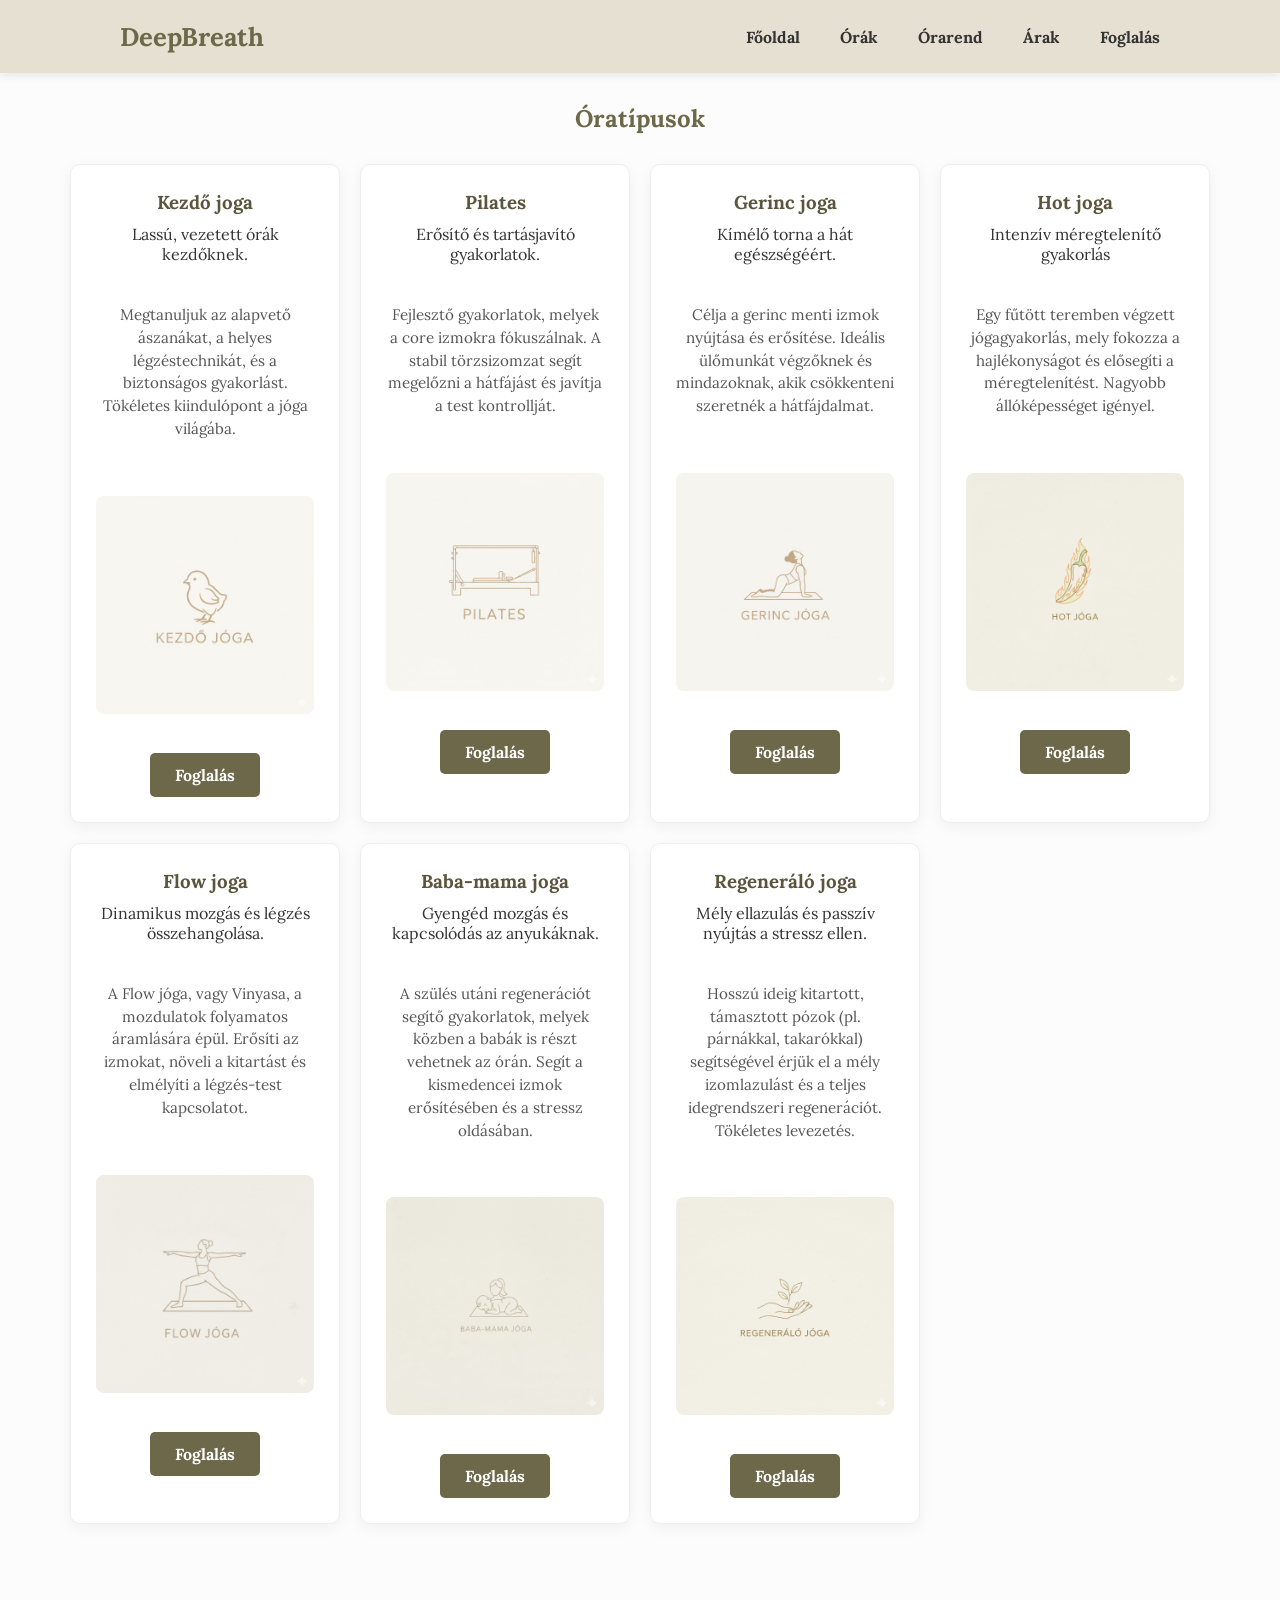
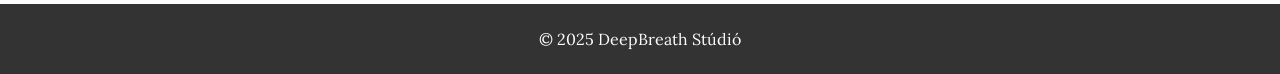
==== 2orak.html @ 61f5e8b5 "Weboldal filek hozzáadása Képek, html, js stb" ====
<!DOCTYPE html>
<html lang="hu">
<head>
    <meta charset="UTF-8">
    <meta name="viewport" content="width=device-width, initial-scale=1.0">
    <title>Órák - DeepBreath Stúdió</title>
    <link rel="preconnect" href="https://fonts.googleapis.com">
    <link rel="preconnect" href="https://fonts.gstatic.com" crossorigin>
    <link href="https://fonts.googleapis.com/css2?family=Lora:ital,wght@0,400..700;1,400..700&family=Playfair+Display:wght@600&display=swap" rel="stylesheet">
    <link rel="icon" type="image/x-icon" href="kepek/logo.ico">
    <link rel="stylesheet" href="style.css">
</head>

<body>
    <header>
        <nav class="navbar">
            <div class="logo">DeepBreath</div>
            <ul class="nav-links">
                <li><a href="index.html">Főoldal</a></li>
                <li><a href="2orak.html">Órák</a></li>
                <li><a href="3orarend.html">Órarend</a></li>
                <li><a href="4arak.html">Árak</a></li>
                <li><a href="5foglalas.html">Foglalás</a></li>
            </ul>
        </nav>
    </header>

    <section class="content">
        <h2>Óratípusok</h2>
        <div class="cards">
            <div class="card">
                <h3>Kezdő joga</h3>
                <p>Lassú, vezetett órák kezdőknek.</p> <br><br>
                <P class="oraleiras"> Megtanuljuk az alapvető ászanákat, a helyes légzéstechnikát, és a biztonságos gyakorlást.  Tökéletes kiindulópont a jóga világába.</P> <br><br>
                <img src="kepek/kezdo.jpg" alt="kezdo joga kép" title="kezdo joga kep" class="orakep">
                <a class="btn" href="5foglalas.html">Foglalás</a>
            </div>
            <div class="card">
                <h3>Pilates</h3>
                <p>Erősítő és tartásjavító gyakorlatok.</p> <br><br>
                <p class="oraleiras"> Fejlesztő gyakorlatok, melyek a core izmokra fókuszálnak. A stabil törzsizomzat segít megelőzni a hátfájást és javítja a test kontrollját.</p> <br><br>
                <img src="kepek/pilates.jpg" alt="pilates kep" title="pilates kep" class="orakep">
                <a class="btn" href="5foglalas.html">Foglalás</a>
            </div>
            <div class="card">
                <h3>Gerinc joga</h3>
                <p>Kímélő torna a hát egészségéért.</p> <br><br>
                <p class="oraleiras"> Célja a gerinc menti izmok nyújtása és erősítése. Ideális ülőmunkát végzőknek és mindazoknak, akik csökkenteni szeretnék a hátfájdalmat. </p> <br><br>
                <img src="kepek/gerinc.jpg" alt="gerinc joga kep" title="gerinc joga kep" class="orakep">
                <a class="btn" href="5foglalas.html">Foglalás</a>
            </div>
            <div class="card">
                <h3>Hot joga</h3>
                <p>Intenzív méregtelenítő gyakorlás </p> <br><br>
                <p class="oraleiras"> Egy fűtött teremben végzett jógagyakorlás, mely fokozza a hajlékonyságot és elősegíti a méregtelenítést. Nagyobb állóképességet igényel. </p> <br><br>
                <img src="kepek/hotjoga.jpg" alt="hot joga kep" title="hot joga kep" class="orakep">
                <a class="btn" href="5foglalas.html">Foglalás</a>
            </div>
            <div class="card">
                <h3>Flow joga</h3>
                <p>Dinamikus mozgás és légzés összehangolása.</p> <br><br>
                <p class="oraleiras"> A Flow jóga, vagy Vinyasa, a mozdulatok folyamatos áramlására épül. Erősíti az izmokat, növeli a kitartást és elmélyíti a légzés-test kapcsolatot.</p> <br><br>
                <img src="kepek/flowjoga.jpg" alt="flow joga kep" title="flow joga kep" class="orakep">
                <a class="btn" href="5foglalas.html">Foglalás</a>
            </div>
            <div class="card">
                <h3>Baba-mama joga</h3>
                <p>Gyengéd mozgás és kapcsolódás az anyukáknak.</p> <br><br>
                <p class="oraleiras"> A szülés utáni regenerációt segítő gyakorlatok, melyek közben a babák is részt vehetnek az órán. Segít a kismedencei izmok erősítésében és a stressz oldásában.</p> <br><br>
                <img src="kepek/babamama.jpg" alt="babamama joga kep" title="babamama joga kep" class="orakep">
                <a class="btn" href="5foglalas.html">Foglalás</a>
            </div>
            <div class="card">
                <h3>Regeneráló joga</h3>
                <p>Mély ellazulás és passzív nyújtás a stressz ellen.</p> <br><br>
                <p class="oraleiras">Hosszú ideig kitartott, támasztott pózok (pl. párnákkal, takarókkal) segítségével érjük el a mély izomlazulást és a teljes idegrendszeri regenerációt. Tökéletes levezetés. </p> <br><br>
                <img src="kepek/regeneralojoga.jpg" alt="regeneralo joga kep" title="regeneralo joga kep" class="orakep">
                <a class="btn" href="5foglalas.html">Foglalás</a>
            </div>   
        </div>
    </section>



    <footer>
        <p>© 2025 DeepBreath Stúdió</p>
    </footer>
</body>
</html>
---- style.css ----
/* full & body */
*{
    margin:0;
    padding:0;
    box-sizing:border-box;
}

header {
    width: 100%;
    z-index: 1000;
    position: sticky; 
    top: 0;
    background-color: #a7a470; 
    box-shadow:0 2px 10px rgba(0,0,0,0.1); 
}

body{
    font-family:'Lora', serif;
    background:#fcfcfc; 
    color:#333;
}

.navbar{
    display:flex;
    justify-content:space-between;
    align-items:center;
    padding:20px 120px;
    background:#e6e0d2; 
}

.logo {
    color: #6d6849; 
    font-weight: bold;
    font-size: 1.6em; 
}

.nav-links{
    display:flex;
    list-style:none;
    gap:40px;
}

.nav-links a{
    text-decoration: none;
    display: flex;
    color:#333;
    font-weight:bold;
    transition: color 0.3s;
    padding: 5px 0;
}

.nav-links a:hover{
    color: white;
}


.foglalas{
    padding:120px 20px;
    text-align:center;
    background:#bfb486; 
    color:#333; 
}

.btn{
    display:inline-block;
    background:#6d6849; 
    color:white;
    padding:12px 25px; 
    border-radius:5px; 
    text-decoration:none;
    margin-top:20px;
    border: none;
    cursor: pointer;
    transition: background-color 0.3s, transform 0.1s;
    font-weight: bold;
}

.btn:hover {
    background: #5a553c; 
    transform: translateY(-2px);
}

.content{
    padding:30px;
    max-width: 1200px; 
    margin: 0 auto
}

.content h2, .cardindex h1 {
    color: #6d6849; 
    text-align: center;
    margin-bottom: 30px;
}

.studiokep {
    width: 23%;
    height: 300px; 
    object-fit: cover;
    margin: 0 5px;
    border-radius: 8px; 
    transition: opacity 0.3s;
}

.studiokep:hover {
    opacity: 0.9;
}

.cardindex {
    display: flex;
    justify-content: space-between; 
    align-items: center;
    padding: 20px; 
}

.cards{
    display:grid;
    grid-template-columns:repeat(auto-fit,minmax(250px,1fr));
    gap:20px;
    margin-top: 20px;
}

.card{
    background:#ffffff; 
    padding:25px;
    border-radius:10px;
    box-shadow:0 4px 15px rgba(0,0,0,0.05); 
    text-align: center;
    transition: transform 0.3s;
    border: 1px solid #eee; 
}

.card:hover {
    transform: translateY(-5px); /* Enyhe felemelkedés */
    box-shadow:0 8px 20px rgba(0,0,0,0.1); 
}

.card h3 {
    margin-bottom: 10px;
    color: #5a553c; 
}


footer{
    text-align:center;
    padding:25px;
    background:#333;
    color:#fcfcfc;
    margin-top:50px;
}


.orakep{
    max-width: 100%;
    height: auto;
    border-radius: 8px;
    margin-top: 15px;
    margin-bottom: 15px;
}

.oraleiras {
    font-size: 0.95em;
    color: #555;
    line-height: 1.5;
}


.elerhetosegeink{
    padding: 25px;
    background: #f7f7f7; 
    border-radius: 10px;
    box-shadow: 0 2px 10px rgba(0,0,0,0.05);
    text-align: center;
    margin-bottom: 30px;
}

p.elerhetosegeink{
    margin-bottom: 20px;
    line-height: 1.4;
}

#foglalas{
    display: flex;
    flex-direction: column;
    gap: 5px; 
    padding: 30px;
    background: white;
    border-radius: 10px;
    box-shadow: 0 2px 10px rgba(0,0,0,0.05);
}

#foglalas label{
    font-weight: bold;
    margin-top: 10px;
}

#foglalas input:not([type="radio"]), #foglalas select, #foglalas textarea {
    width: 100%;
    padding: 10px;
    border: 1px solid #ddd;
    border-radius: 4px;
    box-sizing: border-box;
    transition: border-color 0.3s;
}

#foglalas input:focus, #foglalas select:focus, #foglalas textarea:focus {
    border-color: #bfb68e; 
    outline: none;
}

#foglalas h2, .elerhetosegeink h3 {
    color: #6d6849; 
    text-align: center;
    margin-bottom: 20px;
}

.success-message {
    background: #e6e0d2; 
    border: 1px solid #bfb68e;
    padding: 40px;
    border-radius: 10px;
    text-align: center;
    max-width: 600px;
    margin: 40px auto;
}

.success-message h2 {
    color: #6d6849; 
    margin-bottom: 15px;
    font-size: 1.8em;
}

/* Hibajelzés stílusa */
.error-msg {
    color: #c0392b; /* Visszafogottabb, sötét vörös hibaüzenet */
    font-size: 0.9em;
    margin-top: 5px;
    margin-bottom: 5px;
    font-weight: normal;
}

.input-error {
    border: 2px solid #c0392b !important; 
    box-shadow: 0 0 5px rgba(192, 57, 43, 0.3);
}

#filter {
    padding: 10px;
    border: 1px solid #ddd;
    border-radius: 5px;
    margin-bottom: 20px;
    width: 100%;
    max-width: 300px;
    display: block;
    box-sizing: border-box;
    color: #555;
}

.card.ora {
    font-size: 1.05em;
    font-weight: bold;
    background: #f7f7f7; 
    transition: background-color 0.2s;
    text-align: left; 
    padding-left: 30px;
    border: none;
}

.card.ora:nth-child(even) {
    background: #efefef; /* Csíkozás (zebra) a könnyebb olvashatóságért */
}

.card.ora:hover {
    background: #e6e0d2; /* Nagyon világos bézs/sárga hover */
    transform: none; 
}

.intro-text li strong {
    color: #6d6849; 
    font-weight: 700;
    font-size: 1.05em;
}

/* ez kell az orarendhez hogyha leszurtunk ne mutassa amit nem kell */
.hidden {
    display: none; 
}

@media (max-width: 900px) {
    .navbar {
        flex-direction: column;
        padding: 15px 20px;
        background: transparent;
    }

    .nav-links {
        flex-direction: column;
        gap: 10px;
        margin-top: 10px;
        width: 100%;
    }

    .nav-links li {
        text-align: center;
        width: 100%;
        padding: 5px 0;
    }

    .cardindex {
        flex-direction: column;
        padding: 10px;
        gap: 20px;
    }

    .cardindex h1 {
        margin-bottom: 20px;
    }

    .studiokep {
        width: 100%;
        margin: 10px 0;
    }
}

@media (max-width: 768px) {
    .content, .foglalas {
        padding: 15px;
    }
    
    .navbar {
        padding: 15px;
    }

    .foglalas h1 {
        font-size: 2em;
    }

    .cards {
        grid-template-columns: 1fr;
    }
    
    .elerhetosegeink {
        padding: 15px;
    }
}
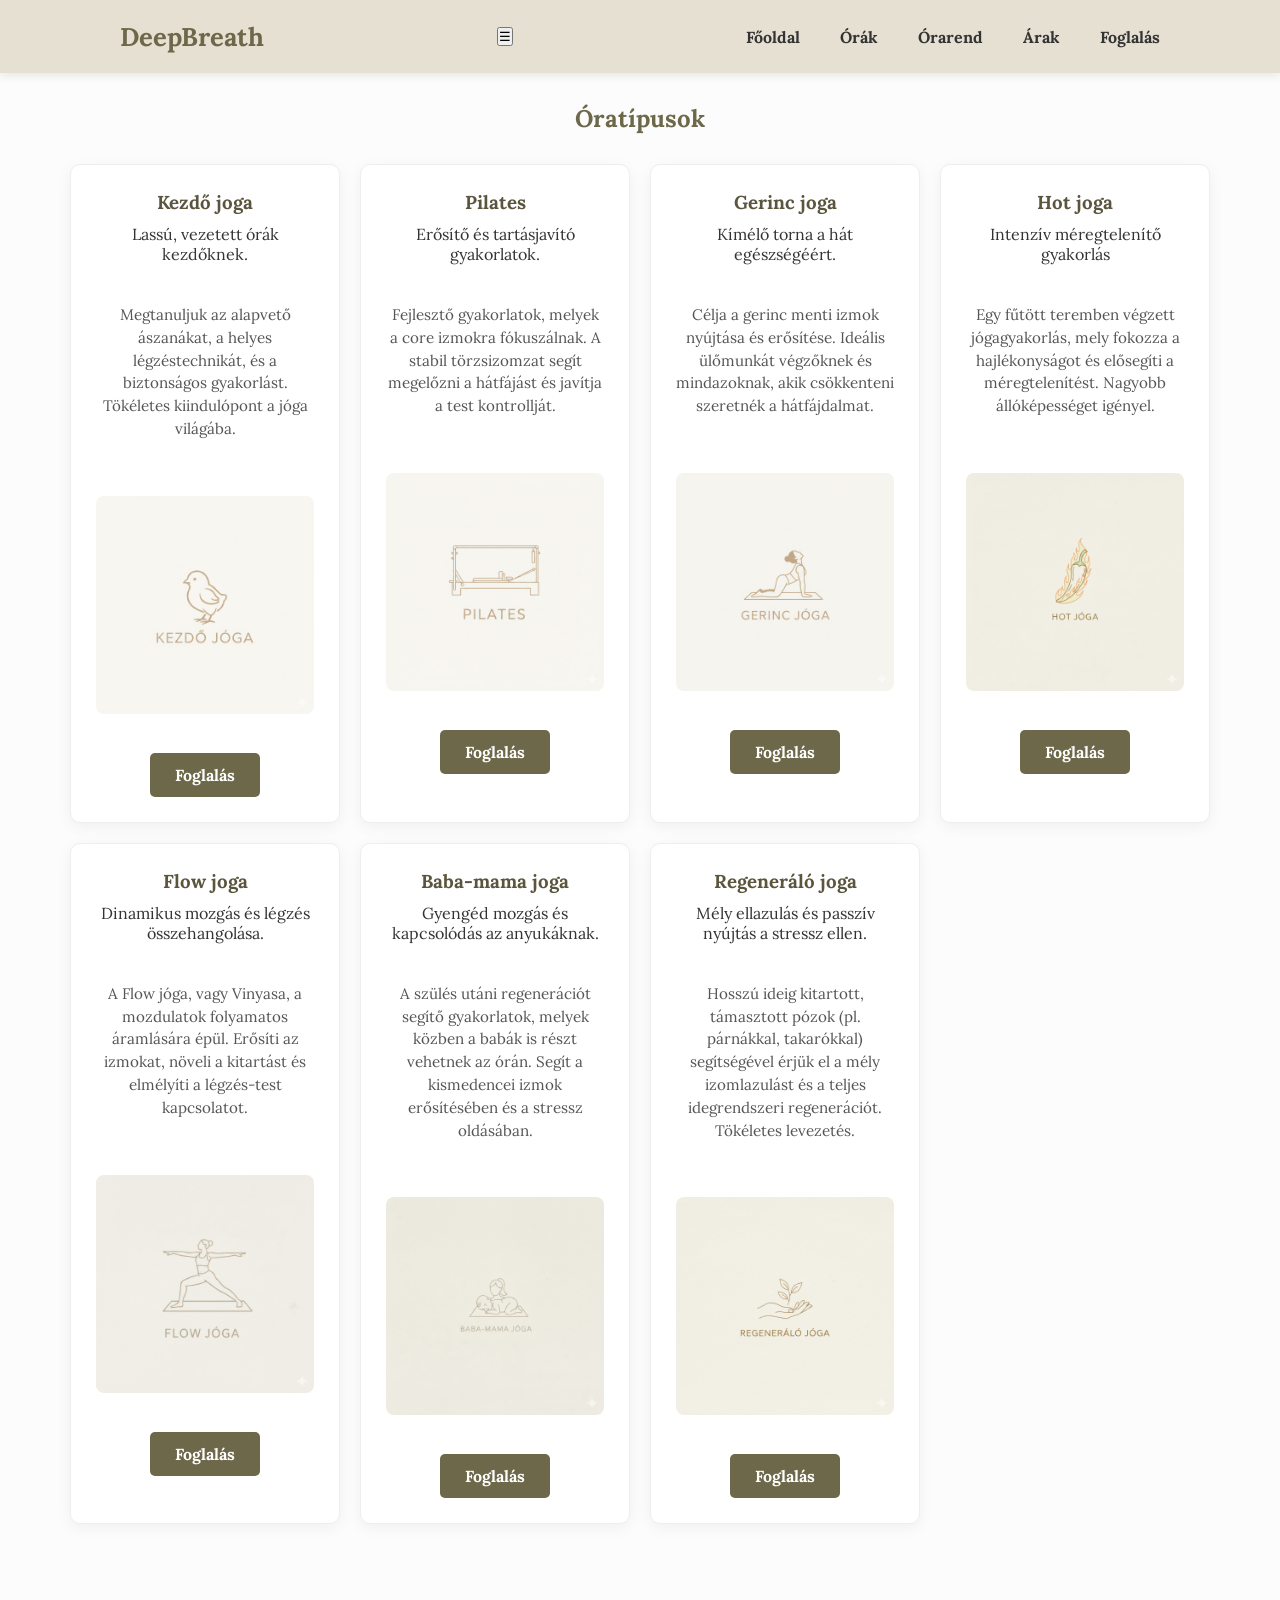
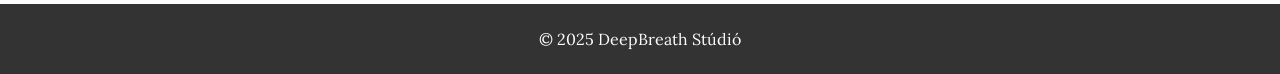
==== commit 89e6b119: "Update 2orak.html" ====
--- a/2orak.html
+++ b/2orak.html
@@ -15,6 +15,7 @@
     <header>
         <nav class="navbar">
             <div class="logo">DeepBreath</div>
+            <button class="hamburger-menu" aria-label="Menü megnyitása">☰</button>
             <ul class="nav-links">
                 <li><a href="index.html">Főoldal</a></li>
                 <li><a href="2orak.html">Órák</a></li>
@@ -87,3 +88,4 @@
     </footer>
 </body>
 </html>
+
--- a/style.css
+++ b/style.css
@@ -5,13 +5,22 @@
     box-sizing:border-box;
 }
 
+/* --- HEADER ÉS STICKY NAVIGÁCIÓ (Görgetéskor eltűnik) --- */
 header {
     width: 100%;
     z-index: 1000;
     position: sticky; 
     top: 0;
-    background-color: #a7a470; 
+    /* SZÍNJAVÍTÁS: Egységes bézs háttér a nav és a header számára is */
+    background-color: #e6e0d2; 
     box-shadow:0 2px 10px rgba(0,0,0,0.1); 
+    /* JS elrejtéshez szükséges transition */
+    transition: transform 0.3s ease-in-out; 
+}
+
+/* JS által hozzáadott osztály: Eltünteti a fejlécet a képernyő teteje fölé */
+header.scrolled-up {
+    transform: translateY(-100%); 
 }
 
 body{
@@ -130,7 +139,7 @@
 }
 
 .card:hover {
-    transform: translateY(-5px); /* Enyhe felemelkedés */
+    transform: translateY(-5px); 
     box-shadow:0 8px 20px rgba(0,0,0,0.1); 
 }
 
@@ -231,7 +240,7 @@
 
 /* Hibajelzés stílusa */
 .error-msg {
-    color: #c0392b; /* Visszafogottabb, sötét vörös hibaüzenet */
+    color: #c0392b; 
     font-size: 0.9em;
     margin-top: 5px;
     margin-bottom: 5px;
@@ -266,11 +275,11 @@
 }
 
 .card.ora:nth-child(even) {
-    background: #efefef; /* Csíkozás (zebra) a könnyebb olvashatóságért */
+    background: #efefef; 
 }
 
 .card.ora:hover {
-    background: #e6e0d2; /* Nagyon világos bézs/sárga hover */
+    background: #e6e0d2; 
     transform: none; 
 }
 
@@ -280,29 +289,74 @@
     font-size: 1.05em;
 }
 
-/* ez kell az orarendhez hogyha leszurtunk ne mutassa amit nem kell */
 .hidden {
     display: none; 
 }
 
 @media (max-width: 900px) {
     .navbar {
-        flex-direction: column;
-        padding: 15px 20px;
-        background: transparent;
-    }
+        flex-direction: row; 
+        justify-content: space-between; 
+        padding: 10px 15px; 
+        background: #e6e0d2;
+    }
+
+    header {
+        position: sticky; 
+        top: 0;
+        box-shadow: 0 1px 5px rgba(0,0,0,0.08); 
+        padding: 0; 
+        background: #e6e0d2; 
+        transition: transform 0.3s ease-in-out;
+    }
+
+    .nav-links.active {
+        display: flex; /* Megjelenítjük, ha az 'active' class rajta van */
+    }
+
+    .logo {
+        margin-bottom: 0; 
+    }   
 
     .nav-links {
-        flex-direction: column;
-        gap: 10px;
-        margin-top: 10px;
+        display: none; /* Alapból elrejtjük */
+        flex-direction: column; 
         width: 100%;
+        position: absolute; /* Ráhelyezi a menüt a tartalom fölé */
+        top: 60px; /* A navbar magassága alá */
+        left: 0;
+        background: #e6e0d2; 
+        padding: 10px 0;
+        box-shadow: 0 5px 10px rgba(0,0,0,0.1);
+        z-index: 999;
     }
 
     .nav-links li {
         text-align: center;
+        width: auto;
+        padding: 5px 0;
+    }
+    
+    .nav-links a {
+        font-size: 1em; 
+        padding: 10px 0;
         width: 100%;
-        padding: 5px 0;
+        display: block; 
+    }
+
+    .hamburger-menu {
+        display: block; /* Látható mobilon */
+        background: none;
+        border: none;
+        color: #333;
+        font-size: 1.8em;
+        cursor: pointer;
+        padding: 5px;
+        z-index: 1000;
+    }
+
+    .hamburger-menu {
+        display: none; /* Asztalon elrejtjük a hamburger ikont */
     }
 
     .cardindex {
@@ -321,13 +375,14 @@
     }
 }
 
+/* Kisebb mobil nézet (768px alatt) */
 @media (max-width: 768px) {
     .content, .foglalas {
         padding: 15px;
     }
     
     .navbar {
-        padding: 15px;
+        padding: 10px;
     }
 
     .foglalas h1 {
@@ -341,4 +396,4 @@
     .elerhetosegeink {
         padding: 15px;
     }
-}+}
